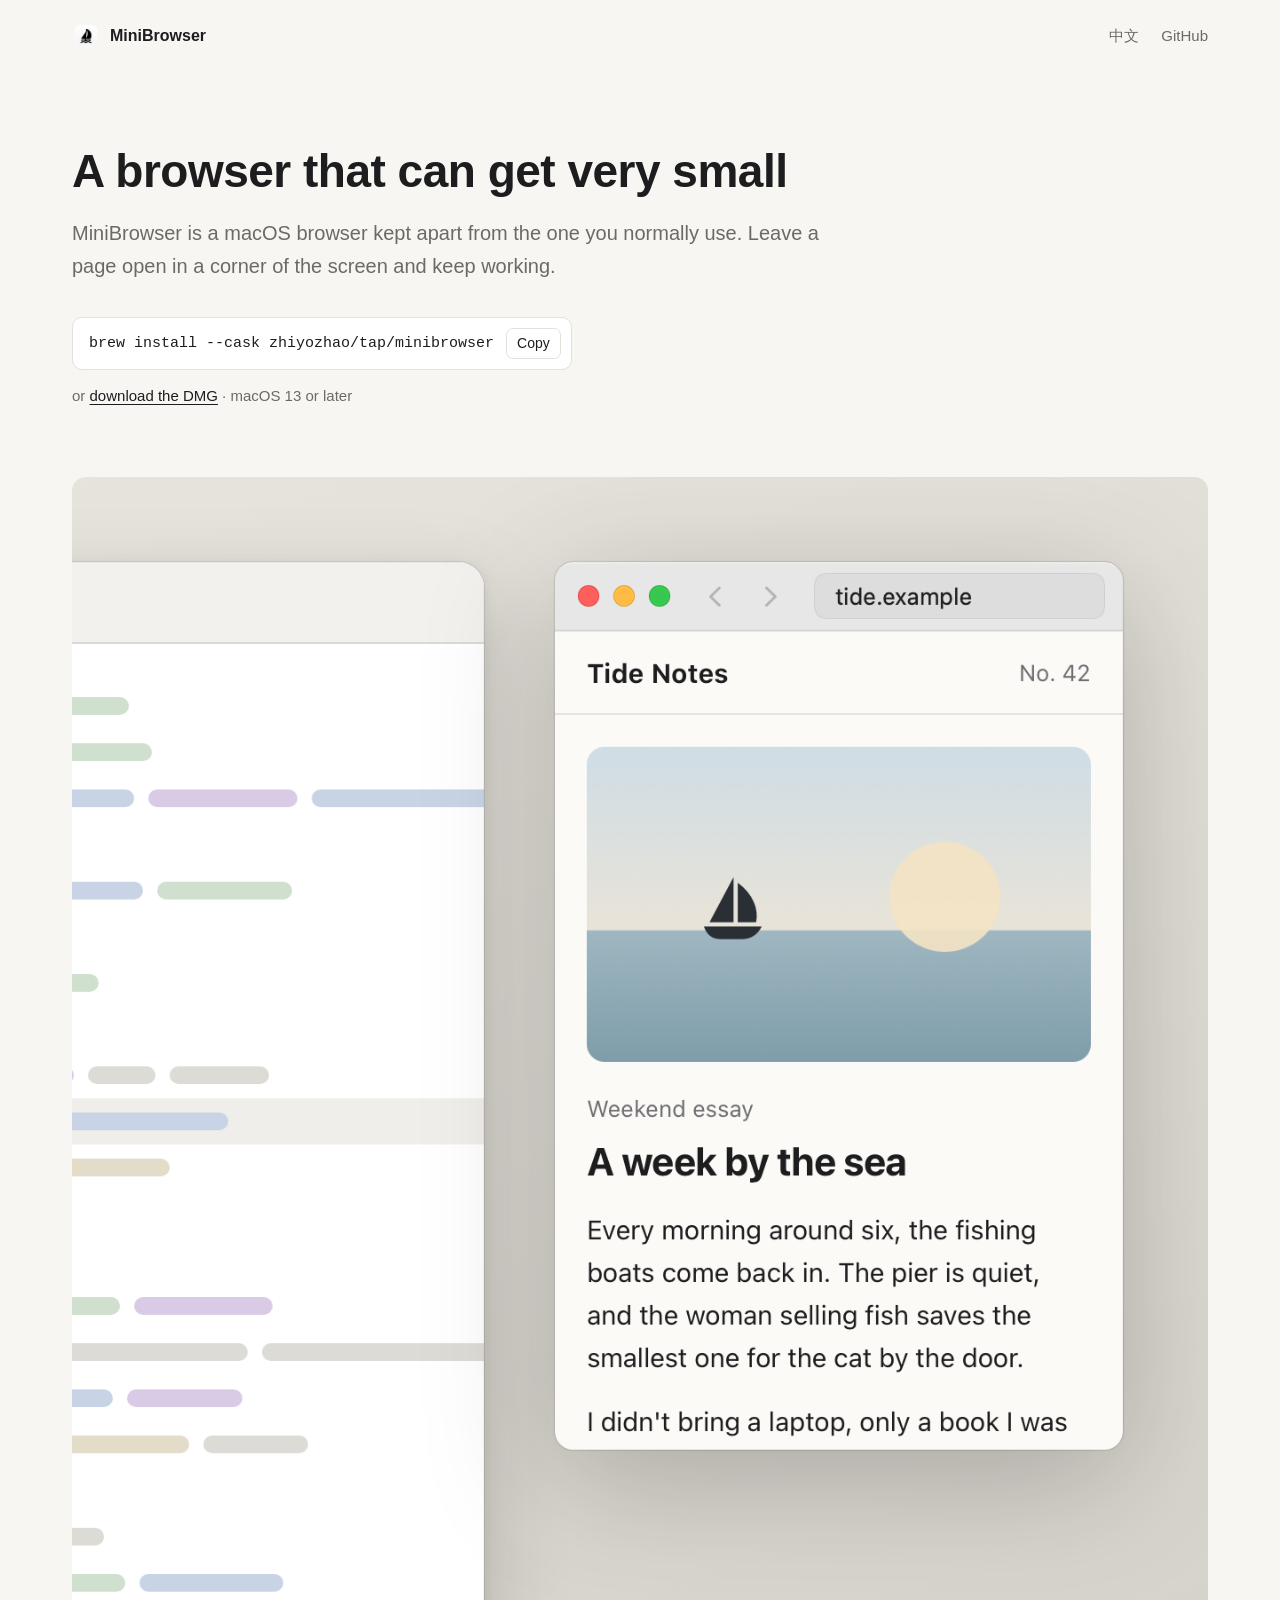
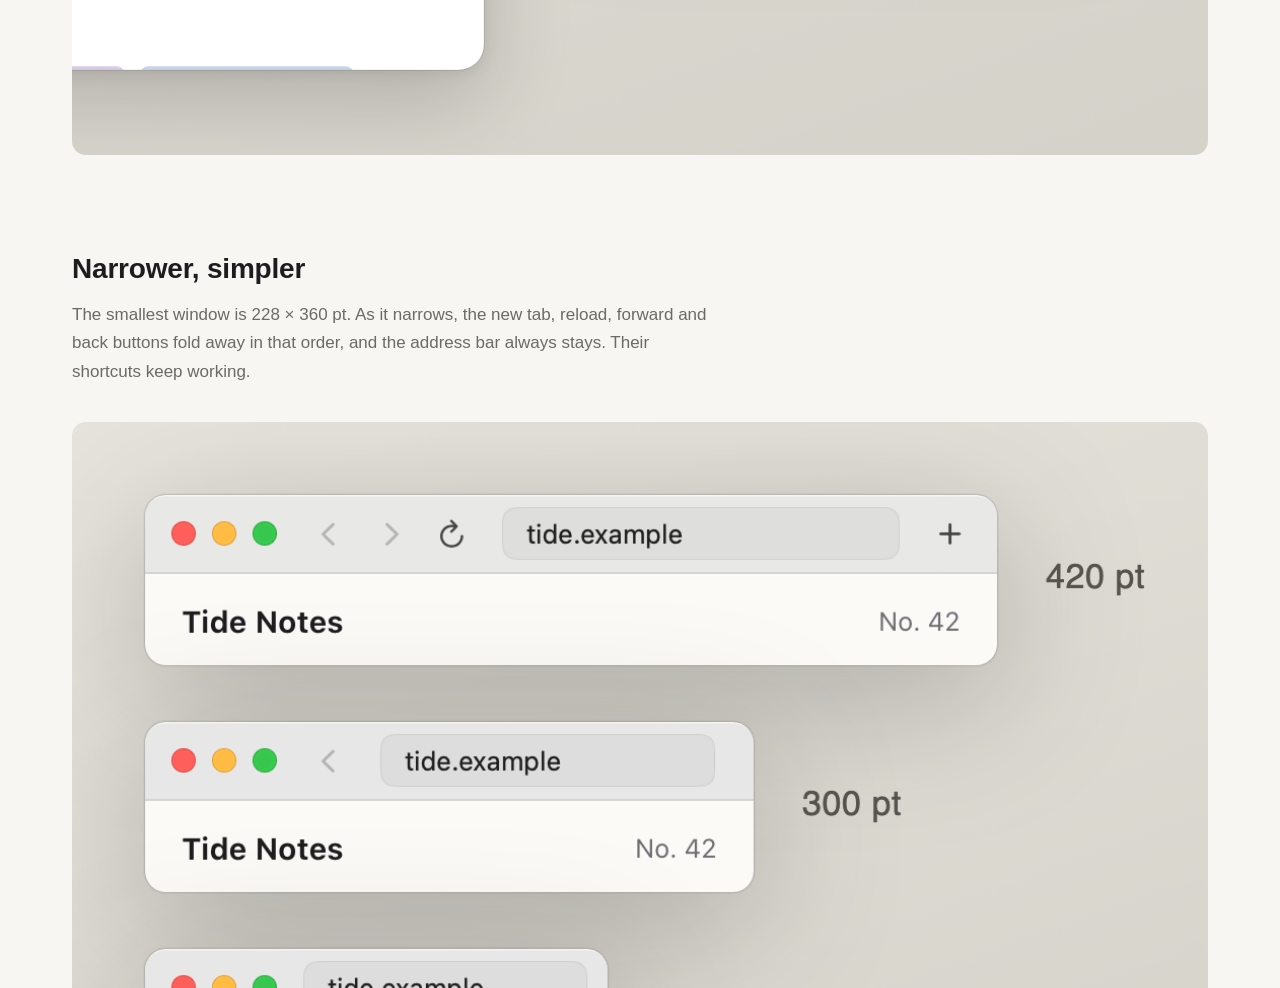
==== docs/en/index.html @ 64264166 "docs: 重做 README（中英），新增 GitHub Pages 官网和 2x 演示图 - README 第一屏讲清是什么、为什么装、怎么装，细节按代码实际行为重写 - 修正旧 README 中" ====
<!DOCTYPE html>
<html lang="en">
<head>
<meta charset="utf-8">
<meta name="viewport" content="width=device-width, initial-scale=1">
<meta name="color-scheme" content="light dark">
<title>MiniBrowser: a macOS browser that can get very small</title>
<meta name="description" content="MiniBrowser is a macOS browser that shrinks to a very small window and stays apart from your everyday browser. Leave a page open in a corner of the screen and keep working.">
<link rel="alternate" hreflang="zh-CN" href="https://zhiyozhao.github.io/MiniBrowser/">
<link rel="alternate" hreflang="en" href="https://zhiyozhao.github.io/MiniBrowser/en/">
<link rel="icon" type="image/png" href="../assets/icon-64.png">
<link rel="apple-touch-icon" href="../assets/icon-256.png">
<link rel="stylesheet" href="../site.css">
</head>
<body>
<div class="wrap">
  <header class="top">
    <a class="brand" href="./"><img src="../assets/icon-64.png" alt="">MiniBrowser</a>
    <nav>
      <a href="../" hreflang="zh-CN" lang="zh-CN">中文</a>
      <a href="https://github.com/zhiyozhao/MiniBrowser">GitHub</a>
    </nav>
  </header>

  <main>
    <div class="hero">
      <h1>A browser that can get very small</h1>
      <p class="lede">MiniBrowser is a macOS browser kept apart from the one you normally use. Leave a page open in a corner of the screen and keep working.</p>
      <div class="install">
        <div class="cmd"><code id="cmd">brew install --cask zhiyozhao/tap/minibrowser</code><button type="button" id="copy">Copy</button></div>
        <span class="alt">or <a href="https://github.com/zhiyozhao/MiniBrowser/releases/latest">download the DMG</a> · macOS 13 or later</span>
      </div>
    </div>

    <picture class="shot">
      <source media="(max-width: 720px) and (prefers-color-scheme: dark)" srcset="../assets/corner-en-dark.png" width="640" height="720">
      <source media="(max-width: 720px)" srcset="../assets/corner-en-light.png" width="640" height="720">
      <source media="(prefers-color-scheme: dark)" srcset="../assets/hero-en-dark.png">
      <img src="../assets/hero-en-light.png" width="1200" height="720" alt="An editor in use on the left side of the screen, and a narrow MiniBrowser window in the top-right corner showing an article">
    </picture>

    <section class="point">
      <h2>Narrower, simpler</h2>
      <p>The smallest window is 228 × 360 pt. As it narrows, the new tab, reload, forward and back buttons fold away in that order, and the address bar always stays. Their shortcuts keep working.</p>
      <picture class="shot">
        <source media="(max-width: 720px) and (prefers-color-scheme: dark)" srcset="../assets/bars-en-dark.png" width="560" height="380">
        <source media="(max-width: 720px)" srcset="../assets/bars-en-light.png" width="560" height="380">
        <source media="(prefers-color-scheme: dark)" srcset="../assets/widths-en-dark.png">
        <img src="../assets/widths-en-light.png" width="1200" height="560" alt="The same page in MiniBrowser windows 420, 300 and 228 pt wide. Narrower windows show fewer buttons and keep the address bar">
      </picture>
    </section>

    <div class="cols">
      <div>
        <h2>Apart from your everyday browser</h2>
        <p>It is its own app, and its cookies, cache and sign-ins live only in its own folders. It can't see the history or accounts in Safari or Chrome, and the pages it opens don't show up there.</p>
      </div>
      <div>
        <h2>One row of interface</h2>
        <p>Window buttons, a few controls and the address bar. No bookmarks bar, sidebar or settings page. The tab bar appears only when a second tab is open.</p>
      </div>
      <div>
        <h2>Zoom remembered per site</h2>
        <p>Zoom you set with ⌘ − and ⌘ = is saved for each site, so a page opens at the same size next time. Handy for dense pages in a small window.</p>
      </div>
      <div>
        <h2>Some things left out on purpose</h2>
        <p>No downloads, uploads, opening other apps, camera or microphone. MiniBrowser isn't meant to be a full browser.</p>
      </div>
    </div>
  </main>

  <footer>
    <a href="https://github.com/zhiyozhao/MiniBrowser/blob/main/README.en.md">How to use</a>
    <a href="https://github.com/zhiyozhao/MiniBrowser/blob/main/CHANGELOG.md">Changelog</a>
    <a href="https://github.com/zhiyozhao/MiniBrowser/blob/main/LICENSE">MIT License</a>
  </footer>
</div>
<script>
  document.getElementById('copy').addEventListener('click', function () {
    var button = this;
    navigator.clipboard.writeText(document.getElementById('cmd').textContent).then(function () {
      button.textContent = 'Copied';
      setTimeout(function () { button.textContent = 'Copy'; }, 1600);
    });
  });
</script>
</body>
</html>
---- docs/site.css ----
:root {
  color-scheme: light dark;
  --bg: #f7f6f3;
  --fg: #1d1d1f;
  --mute: #6b6a67;
  --line: #e3e1dc;
  --code: #ffffff;
  --link: #1d1d1f;
  --max: 1200px;
  --text: 640px;
}
@media (prefers-color-scheme: dark) {
  :root {
    --bg: #161617;
    --fg: #ececee;
    --mute: #9a999e;
    --line: #2c2c2f;
    --code: #1f1f21;
    --link: #ececee;
  }
}
* { box-sizing: border-box; }
html { -webkit-text-size-adjust: 100%; }
body {
  margin: 0;
  background: var(--bg);
  color: var(--fg);
  font: 17px/1.65 -apple-system, BlinkMacSystemFont, "PingFang SC", "Hiragino Sans GB", "Helvetica Neue", sans-serif;
  -webkit-font-smoothing: antialiased;
}
a { color: var(--link); text-underline-offset: 3px; text-decoration-thickness: 1px; }
img { display: block; max-width: 100%; height: auto; }

.wrap { max-width: var(--max); margin: 0 auto; padding: 0 32px; }

header.top { display: flex; align-items: center; justify-content: space-between; padding: 22px 0; }
.brand { display: flex; align-items: center; gap: 10px; font-weight: 600; font-size: 16px; text-decoration: none; }
.brand img { width: 28px; height: 28px; }
nav { display: flex; gap: 22px; font-size: 15px; }
nav a { text-decoration: none; color: var(--mute); }
nav a:hover { color: var(--fg); }

.hero { padding: 72px 0 40px; max-width: 760px; }
h1 { font-size: 46px; line-height: 1.2; letter-spacing: -.5px; margin: 0; font-weight: 650; }
.lede { font-size: 20px; color: var(--mute); margin: 18px 0 0; }

.install { margin-top: 34px; display: flex; flex-wrap: wrap; align-items: center; gap: 14px 22px; }
.cmd {
  display: flex; align-items: center; gap: 12px;
  background: var(--code); border: 1px solid var(--line); border-radius: 10px;
  padding: 10px 10px 10px 16px; max-width: 100%;
}
.cmd code { font: 15px/1.4 ui-monospace, "SF Mono", Menlo, monospace; white-space: nowrap; overflow-x: auto; }
.cmd button {
  font: inherit; font-size: 14px; color: var(--fg); background: transparent;
  border: 1px solid var(--line); border-radius: 7px; padding: 3px 10px; cursor: pointer; flex: none;
}
.cmd button:hover { background: var(--line); }
.alt { font-size: 15px; color: var(--mute); }

.shot { display: block; margin: 28px auto 0; }
.shot img { width: 100%; border-radius: 14px; }

section.point { padding: 96px 0 0; }
section.point h2 { font-size: 28px; line-height: 1.3; letter-spacing: -.2px; margin: 0; font-weight: 650; }
section.point p { max-width: var(--text); color: var(--mute); margin: 14px 0 0; }
section.point .shot { margin-top: 36px; }

.cols { display: grid; grid-template-columns: 1fr 1fr; gap: 56px; padding-top: 96px; }
.cols h2 { font-size: 22px; margin: 0; font-weight: 650; }
.cols p { color: var(--mute); margin: 10px 0 0; }

footer { margin-top: 120px; border-top: 1px solid var(--line); padding: 28px 0 48px; font-size: 14px; color: var(--mute); display: flex; flex-wrap: wrap; gap: 8px 22px; }
footer a { color: var(--mute); }

@media (max-width: 720px) {
  body { font-size: 16px; }
  .wrap { padding: 0 20px; }
  header.top { padding: 16px 0; }
  nav { gap: 16px; }
  .hero { padding: 40px 0 24px; }
  h1 { font-size: 32px; }
  .lede { font-size: 17px; }
  .cmd code { font-size: 13px; }
  .shot img { border-radius: 10px; }
  section.point { padding-top: 64px; }
  section.point h2 { font-size: 23px; }
  .cols { grid-template-columns: 1fr; gap: 36px; padding-top: 64px; }
  footer { margin-top: 80px; }
}
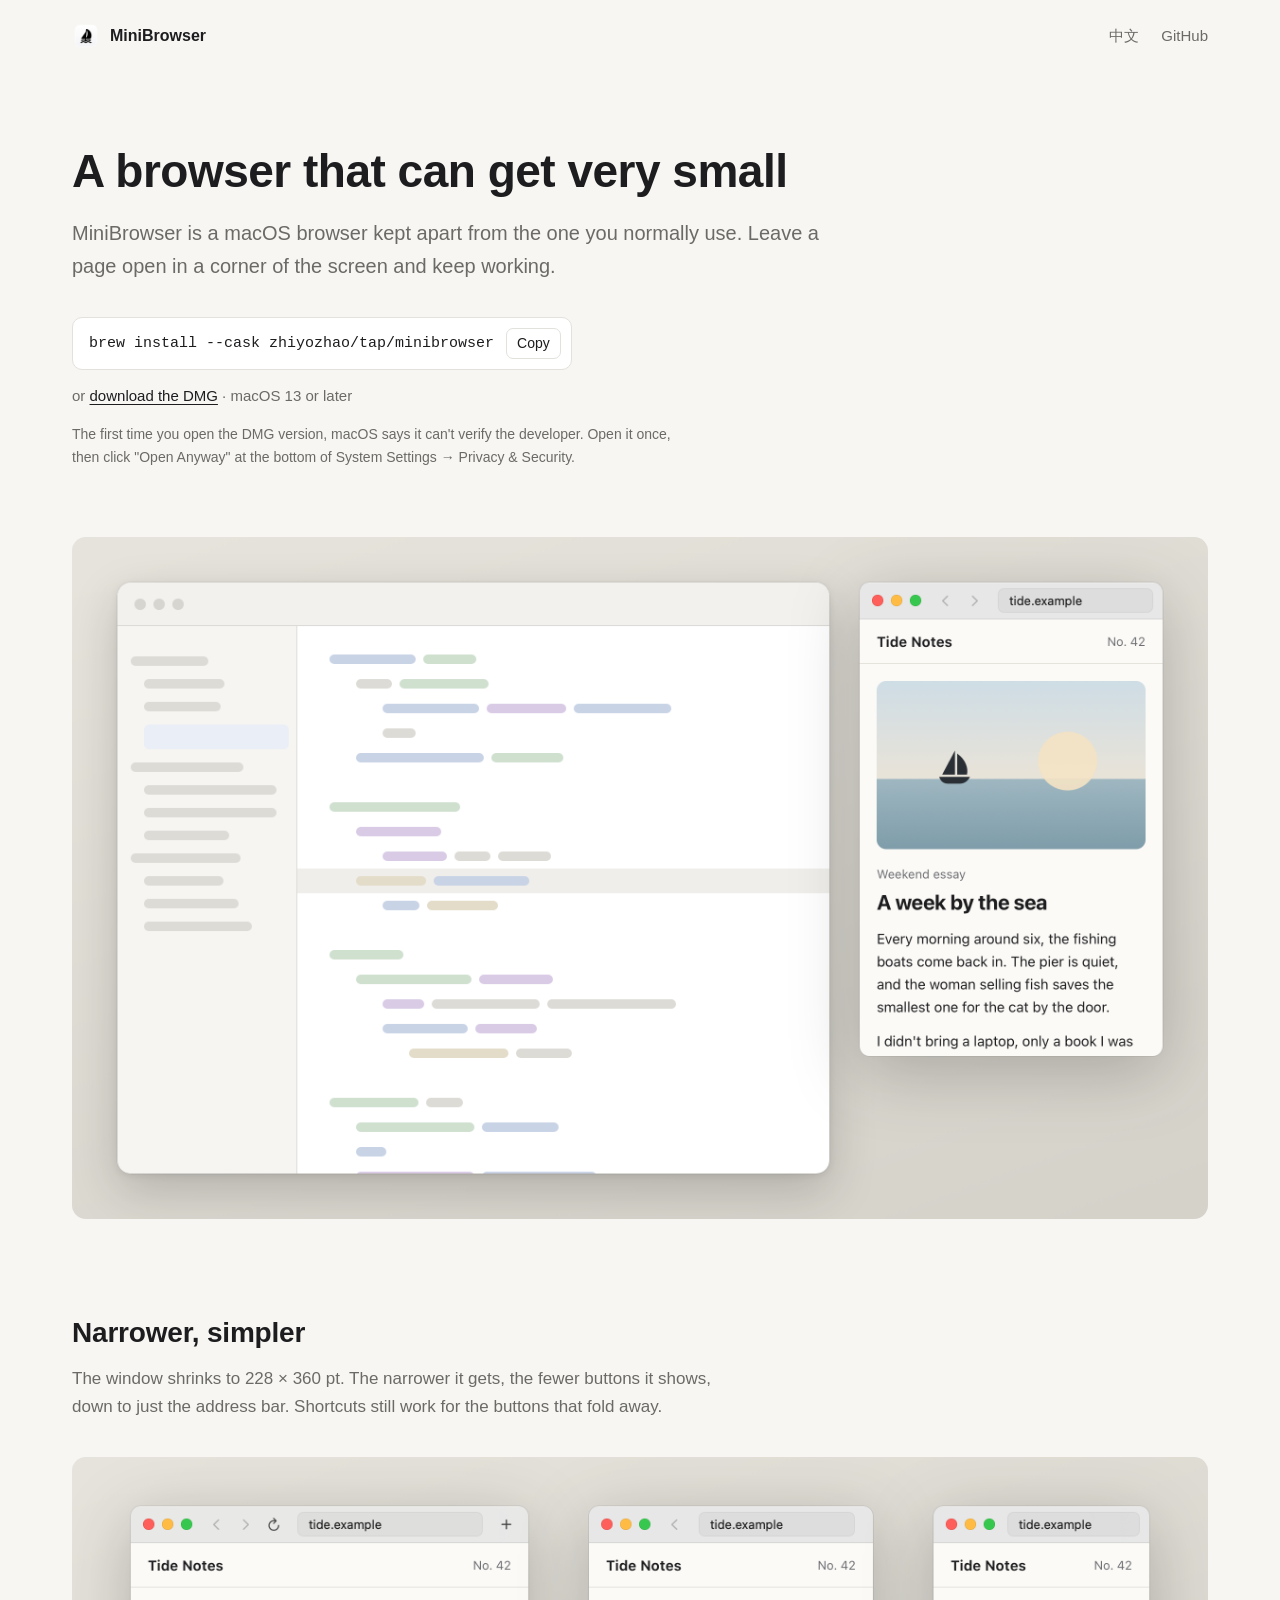
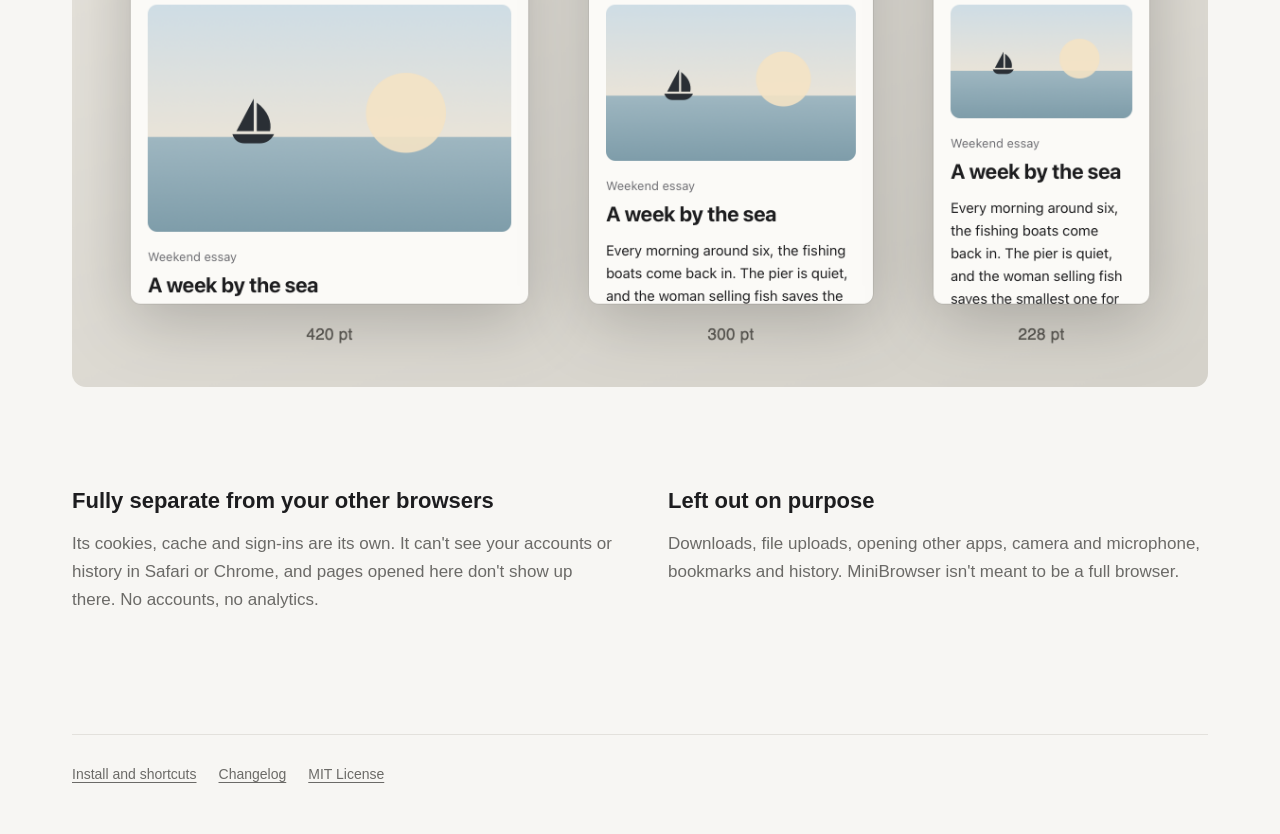
==== commit 910e90fa: "docs: README 和官网只保留安装、差异、快捷键和有意不做 - 安装单独成节，DMG 首次打开提示并入安装 - 删掉描述常规浏览器行为的段落和数据路径表，卸载给出完整命令 - 官网去掉“只有一" ====
--- a/docs/en/index.html
+++ b/docs/en/index.html
@@ -30,6 +30,7 @@
         <div class="cmd"><code id="cmd">brew install --cask zhiyozhao/tap/minibrowser</code><button type="button" id="copy">Copy</button></div>
         <span class="alt">or <a href="https://github.com/zhiyozhao/MiniBrowser/releases/latest">download the DMG</a> · macOS 13 or later</span>
       </div>
+      <p class="note">The first time you open the DMG version, macOS says it can't verify the developer. Open it once, then click "Open Anyway" at the bottom of System Settings → Privacy &amp; Security.</p>
     </div>
 
     <picture class="shot">
@@ -41,7 +42,7 @@
 
     <section class="point">
       <h2>Narrower, simpler</h2>
-      <p>The smallest window is 228 × 360 pt. As it narrows, the new tab, reload, forward and back buttons fold away in that order, and the address bar always stays. Their shortcuts keep working.</p>
+      <p>The window shrinks to 228 × 360 pt. The narrower it gets, the fewer buttons it shows, down to just the address bar. Shortcuts still work for the buttons that fold away.</p>
       <picture class="shot">
         <source media="(max-width: 720px) and (prefers-color-scheme: dark)" srcset="../assets/bars-en-dark.png" width="560" height="380">
         <source media="(max-width: 720px)" srcset="../assets/bars-en-light.png" width="560" height="380">
@@ -52,26 +53,18 @@
 
     <div class="cols">
       <div>
-        <h2>Apart from your everyday browser</h2>
-        <p>It is its own app, and its cookies, cache and sign-ins live only in its own folders. It can't see the history or accounts in Safari or Chrome, and the pages it opens don't show up there.</p>
+        <h2>Fully separate from your other browsers</h2>
+        <p>Its cookies, cache and sign-ins are its own. It can't see your accounts or history in Safari or Chrome, and pages opened here don't show up there. No accounts, no analytics.</p>
       </div>
       <div>
-        <h2>One row of interface</h2>
-        <p>Window buttons, a few controls and the address bar. No bookmarks bar, sidebar or settings page. The tab bar appears only when a second tab is open.</p>
-      </div>
-      <div>
-        <h2>Zoom remembered per site</h2>
-        <p>Zoom you set with ⌘ − and ⌘ = is saved for each site, so a page opens at the same size next time. Handy for dense pages in a small window.</p>
-      </div>
-      <div>
-        <h2>Some things left out on purpose</h2>
-        <p>No downloads, uploads, opening other apps, camera or microphone. MiniBrowser isn't meant to be a full browser.</p>
+        <h2>Left out on purpose</h2>
+        <p>Downloads, file uploads, opening other apps, camera and microphone, bookmarks and history. MiniBrowser isn't meant to be a full browser.</p>
       </div>
     </div>
   </main>
 
   <footer>
-    <a href="https://github.com/zhiyozhao/MiniBrowser/blob/main/README.en.md">How to use</a>
+    <a href="https://github.com/zhiyozhao/MiniBrowser/blob/main/README.en.md">Install and shortcuts</a>
     <a href="https://github.com/zhiyozhao/MiniBrowser/blob/main/CHANGELOG.md">Changelog</a>
     <a href="https://github.com/zhiyozhao/MiniBrowser/blob/main/LICENSE">MIT License</a>
   </footer>
--- a/docs/site.css
+++ b/docs/site.css
@@ -57,6 +57,7 @@
 }
 .cmd button:hover { background: var(--line); }
 .alt { font-size: 15px; color: var(--mute); }
+.note { font-size: 14px; color: var(--mute); margin: 14px 0 0; max-width: 620px; }
 
 .shot { display: block; margin: 28px auto 0; }
 .shot img { width: 100%; border-radius: 14px; }
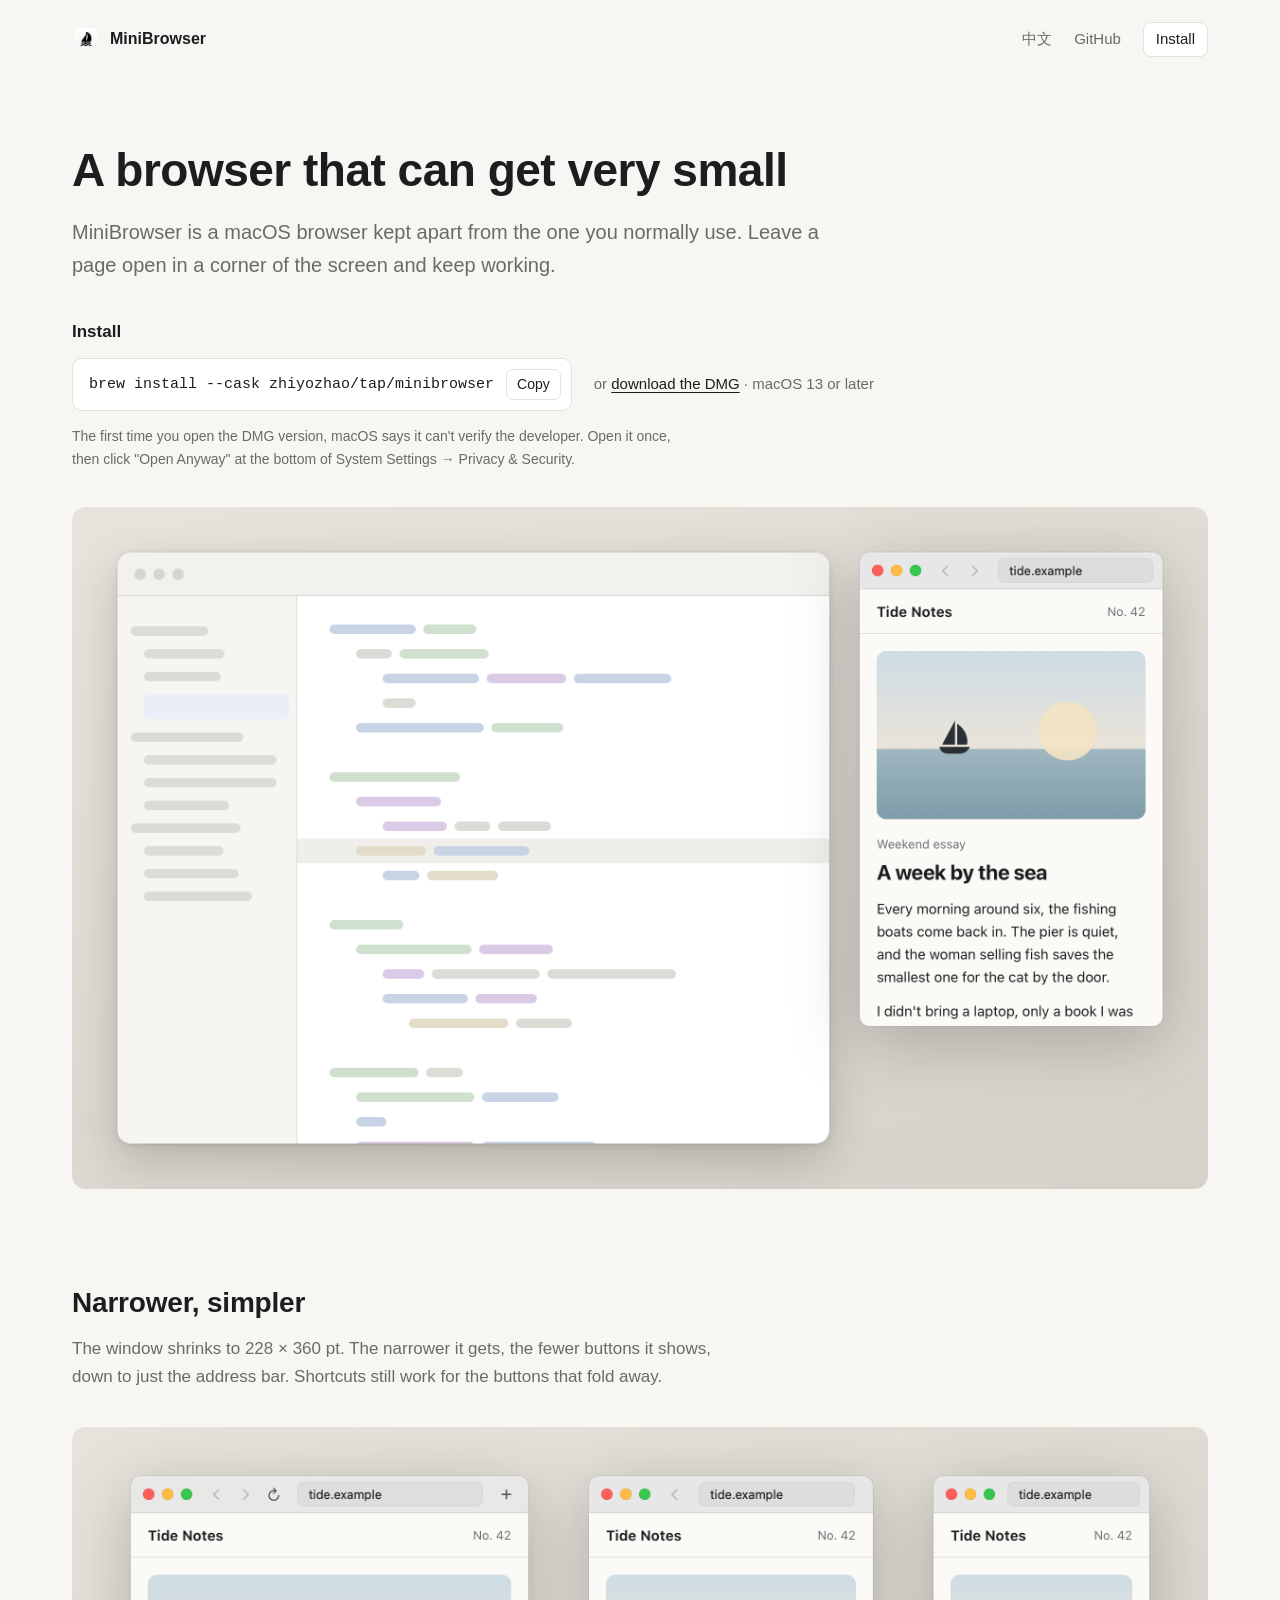
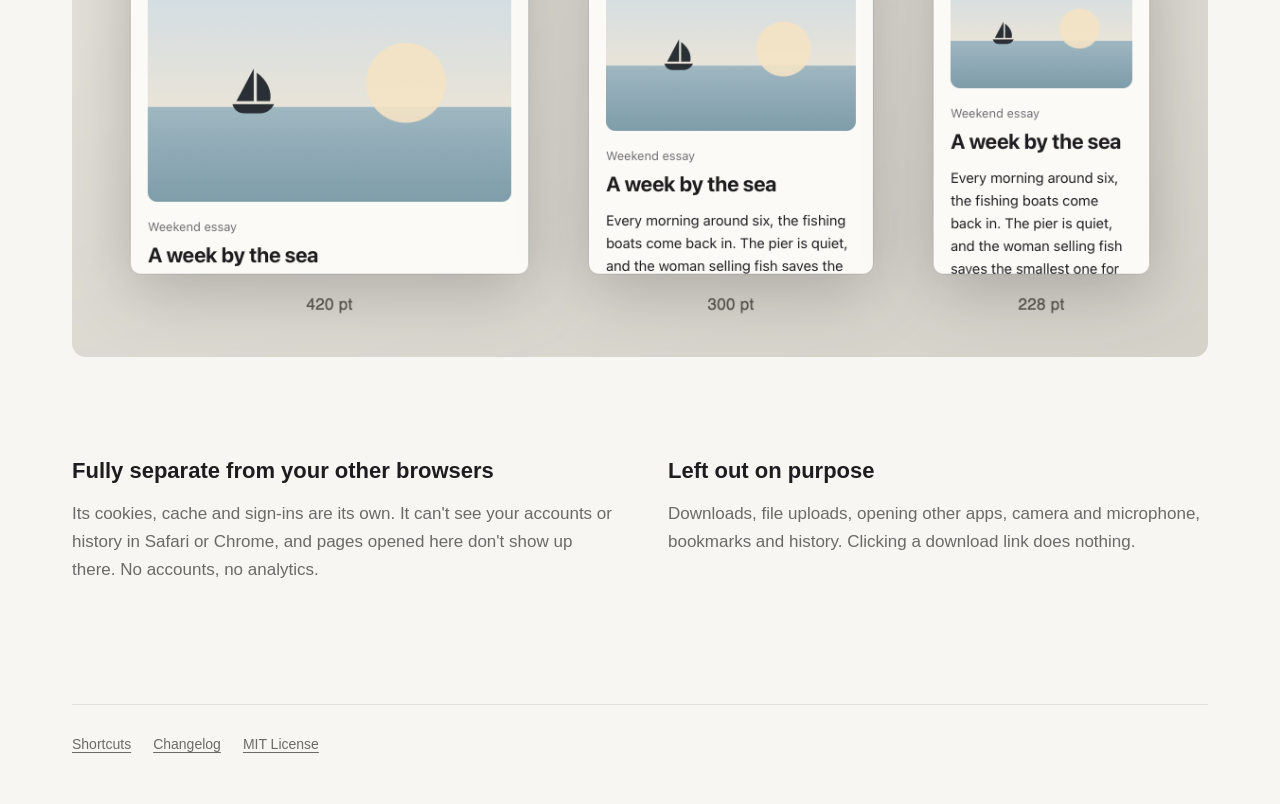
==== commit 0c261001: "docs: 安装单独成节并放在首屏，官网右上角加安装入口 - README 安装节移到演示图之前，顶部链接行加“安装”锚点 - 官网安装区单独成节，导航加“安装”按钮；手机上安装命令完整换行 - 修正" ====
--- a/docs/en/index.html
+++ b/docs/en/index.html
@@ -19,6 +19,7 @@
     <nav>
       <a href="../" hreflang="zh-CN" lang="zh-CN">中文</a>
       <a href="https://github.com/zhiyozhao/MiniBrowser">GitHub</a>
+      <a class="nav-install" href="#install">Install</a>
     </nav>
   </header>
 
@@ -26,18 +27,22 @@
     <div class="hero">
       <h1>A browser that can get very small</h1>
       <p class="lede">MiniBrowser is a macOS browser kept apart from the one you normally use. Leave a page open in a corner of the screen and keep working.</p>
-      <div class="install">
+    </div>
+
+    <section id="install" class="install">
+      <h2>Install</h2>
+      <div class="install-row">
         <div class="cmd"><code id="cmd">brew install --cask zhiyozhao/tap/minibrowser</code><button type="button" id="copy">Copy</button></div>
         <span class="alt">or <a href="https://github.com/zhiyozhao/MiniBrowser/releases/latest">download the DMG</a> · macOS 13 or later</span>
       </div>
       <p class="note">The first time you open the DMG version, macOS says it can't verify the developer. Open it once, then click "Open Anyway" at the bottom of System Settings → Privacy &amp; Security.</p>
-    </div>
+    </section>
 
     <picture class="shot">
       <source media="(max-width: 720px) and (prefers-color-scheme: dark)" srcset="../assets/corner-en-dark.png" width="640" height="720">
       <source media="(max-width: 720px)" srcset="../assets/corner-en-light.png" width="640" height="720">
       <source media="(prefers-color-scheme: dark)" srcset="../assets/hero-en-dark.png">
-      <img src="../assets/hero-en-light.png" width="1200" height="720" alt="An editor in use on the left side of the screen, and a narrow MiniBrowser window in the top-right corner showing an article">
+      <img src="../assets/hero-en-light.png" width="1200" height="720" alt="Mock-up: on the left, an editor window drawn with grey blocks; on the right, a real screenshot of a 320 pt wide MiniBrowser window showing a sample article">
     </picture>
 
     <section class="point">
@@ -47,7 +52,7 @@
         <source media="(max-width: 720px) and (prefers-color-scheme: dark)" srcset="../assets/bars-en-dark.png" width="560" height="380">
         <source media="(max-width: 720px)" srcset="../assets/bars-en-light.png" width="560" height="380">
         <source media="(prefers-color-scheme: dark)" srcset="../assets/widths-en-dark.png">
-        <img src="../assets/widths-en-light.png" width="1200" height="560" alt="The same page in MiniBrowser windows 420, 300 and 228 pt wide. Narrower windows show fewer buttons and keep the address bar">
+        <img src="../assets/widths-en-light.png" width="1200" height="560" alt="Real screenshots of MiniBrowser at 420, 300 and 228 pt wide on the same sample page: 420 pt shows back, forward, reload and new tab, 300 pt only back, 228 pt only the address bar">
       </picture>
     </section>
 
@@ -58,13 +63,13 @@
       </div>
       <div>
         <h2>Left out on purpose</h2>
-        <p>Downloads, file uploads, opening other apps, camera and microphone, bookmarks and history. MiniBrowser isn't meant to be a full browser.</p>
+        <p>Downloads, file uploads, opening other apps, camera and microphone, bookmarks and history. Clicking a download link does nothing.</p>
       </div>
     </div>
   </main>
 
   <footer>
-    <a href="https://github.com/zhiyozhao/MiniBrowser/blob/main/README.en.md">Install and shortcuts</a>
+    <a href="https://github.com/zhiyozhao/MiniBrowser/blob/main/README.en.md#shortcuts">Shortcuts</a>
     <a href="https://github.com/zhiyozhao/MiniBrowser/blob/main/CHANGELOG.md">Changelog</a>
     <a href="https://github.com/zhiyozhao/MiniBrowser/blob/main/LICENSE">MIT License</a>
   </footer>
--- a/docs/site.css
+++ b/docs/site.css
@@ -39,12 +39,17 @@
 nav { display: flex; gap: 22px; font-size: 15px; }
 nav a { text-decoration: none; color: var(--mute); }
 nav a:hover { color: var(--fg); }
+nav a.nav-install { color: var(--fg); border: 1px solid var(--line); border-radius: 8px; padding: 4px 12px; background: var(--code); }
+nav a.nav-install:hover { border-color: var(--mute); }
+nav { align-items: center; }
 
-.hero { padding: 72px 0 40px; max-width: 760px; }
+.hero { padding: 64px 0 36px; max-width: 760px; }
 h1 { font-size: 46px; line-height: 1.2; letter-spacing: -.5px; margin: 0; font-weight: 650; }
 .lede { font-size: 20px; color: var(--mute); margin: 18px 0 0; }
 
-.install { margin-top: 34px; display: flex; flex-wrap: wrap; align-items: center; gap: 14px 22px; }
+.install { padding: 0 0 8px; scroll-margin-top: 24px; }
+.install h2 { font-size: 17px; font-weight: 600; margin: 0 0 12px; }
+.install-row { display: flex; flex-wrap: wrap; align-items: center; gap: 14px 22px; }
 .cmd {
   display: flex; align-items: center; gap: 12px;
   background: var(--code); border: 1px solid var(--line); border-radius: 10px;
@@ -79,10 +84,11 @@
   .wrap { padding: 0 20px; }
   header.top { padding: 16px 0; }
   nav { gap: 16px; }
-  .hero { padding: 40px 0 24px; }
+  .hero { padding: 32px 0 24px; }
   h1 { font-size: 32px; }
   .lede { font-size: 17px; }
-  .cmd code { font-size: 13px; }
+  .cmd { align-items: flex-start; }
+  .cmd code { font-size: 13px; white-space: normal; overflow-wrap: break-word; overflow-x: visible; }
   .shot img { border-radius: 10px; }
   section.point { padding-top: 64px; }
   section.point h2 { font-size: 23px; }
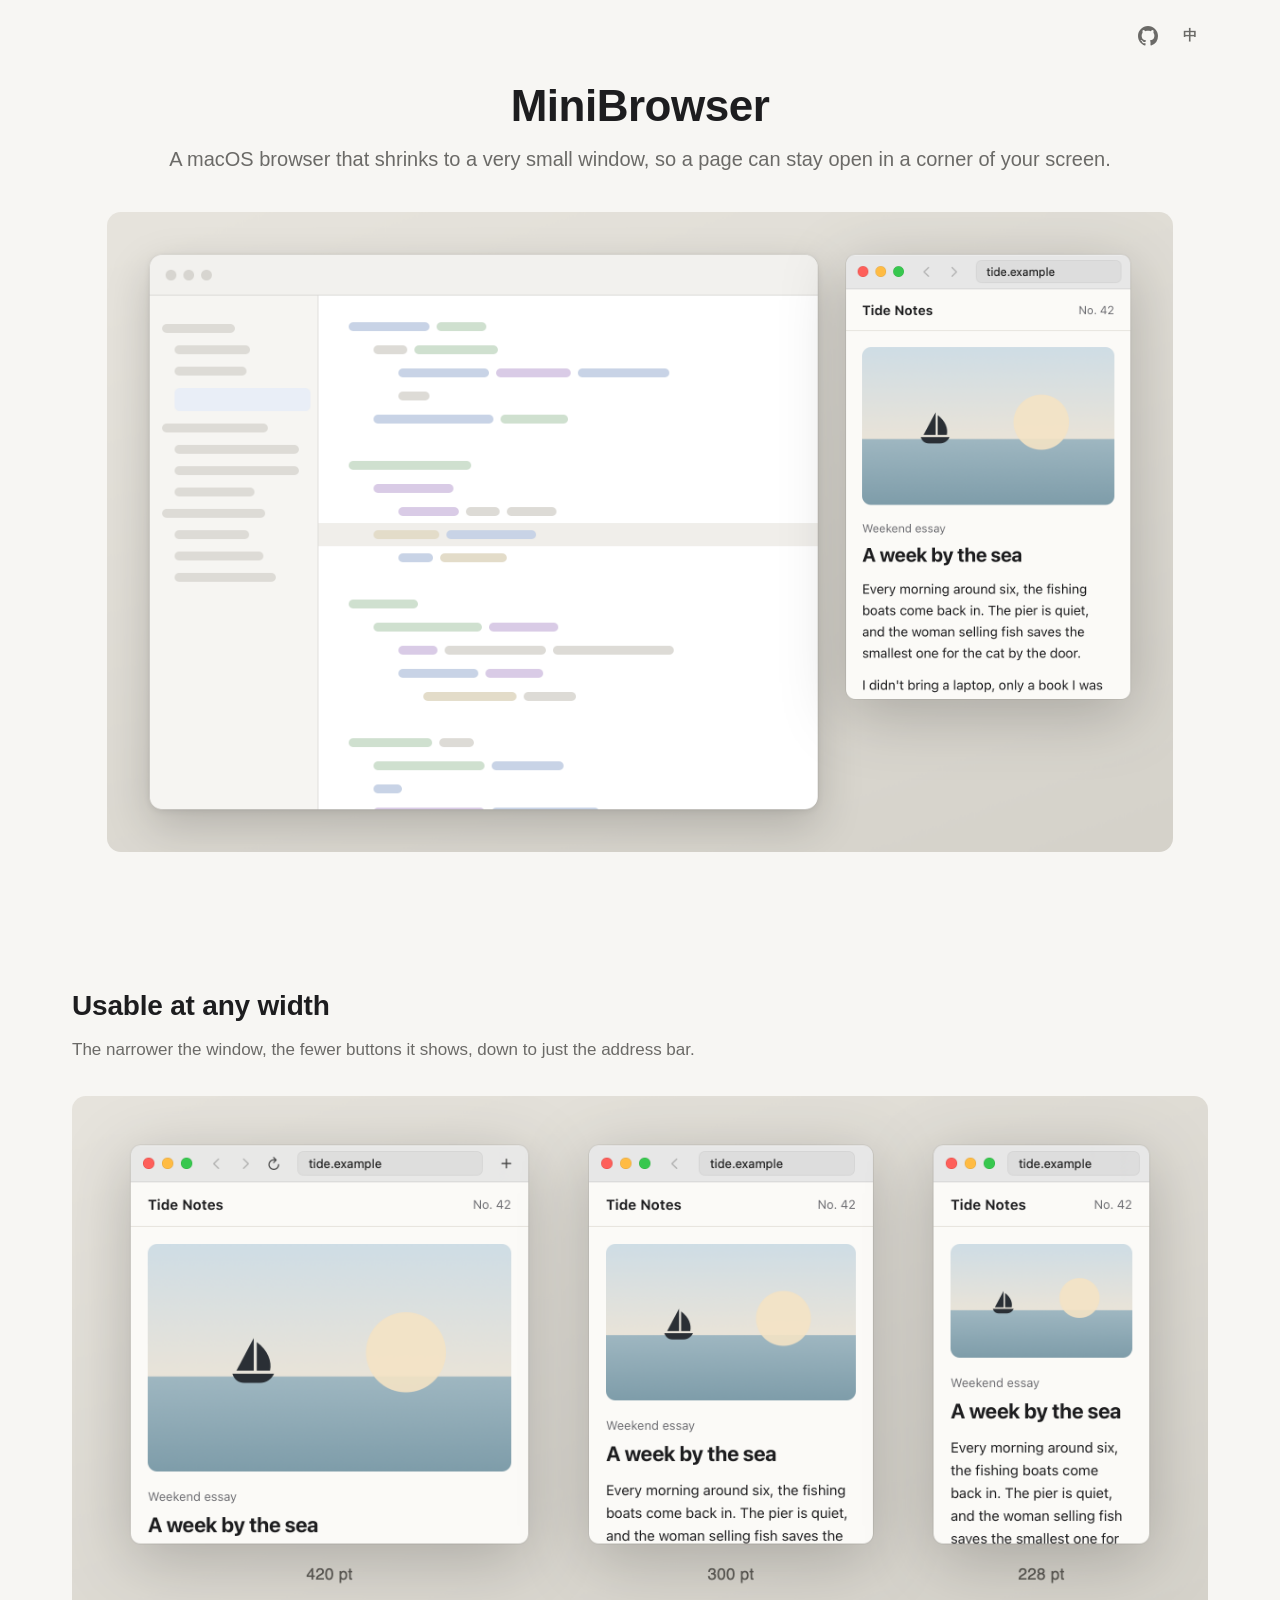
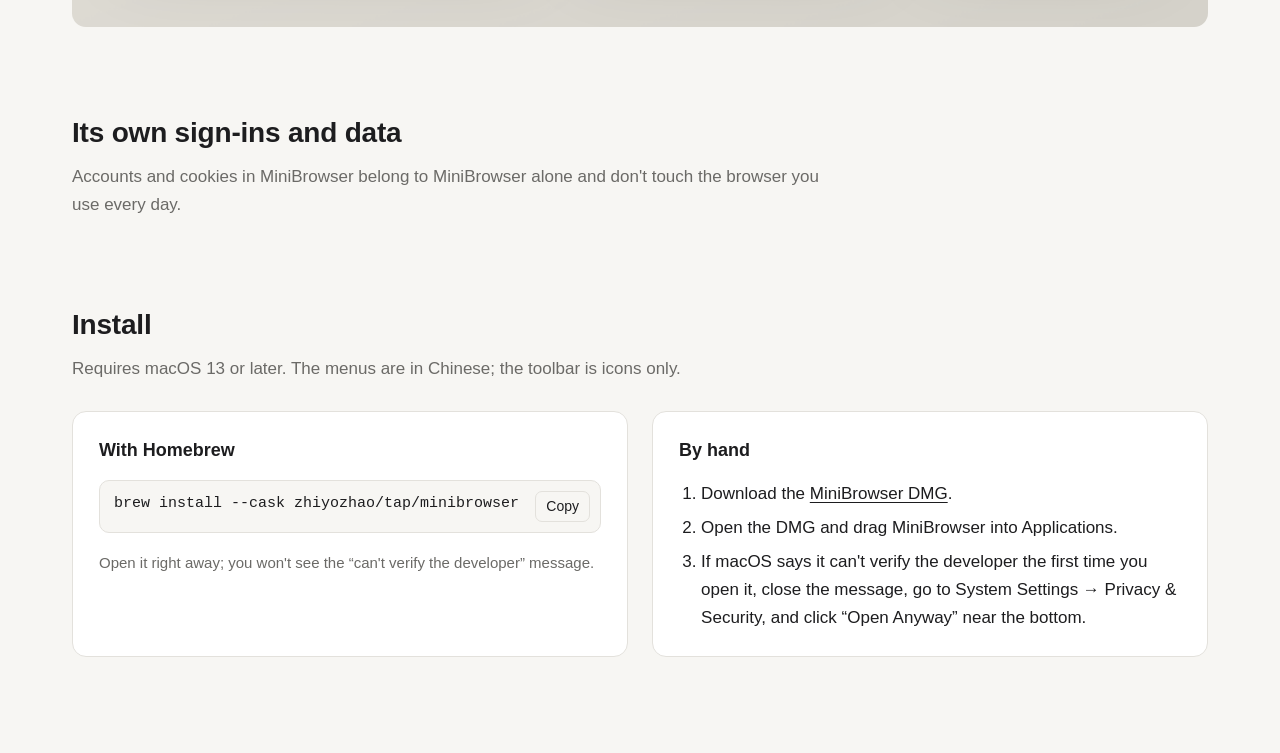
==== commit acd238c9: "docs: README 和官网改成展示优先 - 官网首屏只有名字、一句介绍和展示图，占满一屏；顶部只留 GitHub 和中英切换两个图标，去掉底栏 - 安装放到特点之后，分 Homebrew 和手动" ====
--- a/docs/en/index.html
+++ b/docs/en/index.html
@@ -5,7 +5,7 @@
 <meta name="viewport" content="width=device-width, initial-scale=1">
 <meta name="color-scheme" content="light dark">
 <title>MiniBrowser: a macOS browser that can get very small</title>
-<meta name="description" content="MiniBrowser is a macOS browser that shrinks to a very small window and stays apart from your everyday browser. Leave a page open in a corner of the screen and keep working.">
+<meta name="description" content="A macOS browser that shrinks to a very small window, so a page can stay open in a corner of your screen.">
 <link rel="alternate" hreflang="zh-CN" href="https://zhiyozhao.github.io/MiniBrowser/">
 <link rel="alternate" hreflang="en" href="https://zhiyozhao.github.io/MiniBrowser/en/">
 <link rel="icon" type="image/png" href="../assets/icon-64.png">
@@ -13,41 +13,29 @@
 <link rel="stylesheet" href="../site.css">
 </head>
 <body>
-<div class="wrap">
-  <header class="top">
-    <a class="brand" href="./"><img src="../assets/icon-64.png" alt="">MiniBrowser</a>
-    <nav>
-      <a href="../" hreflang="zh-CN" lang="zh-CN">中文</a>
-      <a href="https://github.com/zhiyozhao/MiniBrowser">GitHub</a>
-      <a class="nav-install" href="#install">Install</a>
-    </nav>
-  </header>
+<header class="top">
+  <div class="wrap">
+    <a class="icon-link" href="https://github.com/zhiyozhao/MiniBrowser" aria-label="GitHub" title="GitHub"><svg viewBox="0 0 16 16" aria-hidden="true"><path d="M8 0C3.58 0 0 3.58 0 8c0 3.54 2.29 6.53 5.47 7.59.4.07.55-.17.55-.38 0-.19-.01-.82-.01-1.49-2.01.37-2.53-.49-2.69-.94-.09-.23-.48-.94-.82-1.13-.28-.15-.68-.52-.01-.53.63-.01 1.08.58 1.23.82.72 1.21 1.87.87 2.33.66.07-.52.28-.87.51-1.07-1.78-.2-3.64-.89-3.64-3.95 0-.87.31-1.59.82-2.15-.08-.2-.36-1.02.08-2.12 0 0 .67-.21 2.2.82.64-.18 1.32-.27 2-.27.68 0 1.36.09 2 .27 1.53-1.04 2.2-.82 2.2-.82.44 1.1.16 1.92.08 2.12.51.56.82 1.27.82 2.15 0 3.07-1.87 3.75-3.65 3.95.29.25.54.73.54 1.48 0 1.07-.01 1.93-.01 2.2 0 .21.15.46.55.38A8.013 8.013 0 0016 8c0-4.42-3.58-8-8-8z"/></svg></a>
+    <a class="icon-link" href="../" hreflang="zh-CN" lang="zh-CN" aria-label="中文" title="中文">中</a>
+  </div>
+</header>
 
-  <main>
-    <div class="hero">
-      <h1>A browser that can get very small</h1>
-      <p class="lede">MiniBrowser is a macOS browser kept apart from the one you normally use. Leave a page open in a corner of the screen and keep working.</p>
-    </div>
-
-    <section id="install" class="install">
-      <h2>Install</h2>
-      <div class="install-row">
-        <div class="cmd"><code id="cmd">brew install --cask zhiyozhao/tap/minibrowser</code><button type="button" id="copy">Copy</button></div>
-        <span class="alt">or <a href="https://github.com/zhiyozhao/MiniBrowser/releases/latest">download the DMG</a> · macOS 13 or later</span>
-      </div>
-      <p class="note">The first time you open the DMG version, macOS says it can't verify the developer. Open it once, then click "Open Anyway" at the bottom of System Settings → Privacy &amp; Security.</p>
-    </section>
-
-    <picture class="shot">
+<main>
+  <div class="hero">
+    <h1>MiniBrowser</h1>
+    <p>A macOS browser that shrinks to a very small window, so a page can stay open in a corner of your screen.</p>
+    <picture>
       <source media="(max-width: 720px) and (prefers-color-scheme: dark)" srcset="../assets/corner-en-dark.png" width="640" height="720">
       <source media="(max-width: 720px)" srcset="../assets/corner-en-light.png" width="640" height="720">
       <source media="(prefers-color-scheme: dark)" srcset="../assets/hero-en-dark.png">
       <img src="../assets/hero-en-light.png" width="1200" height="720" alt="Mock-up: on the left, an editor window drawn with grey blocks; on the right, a real screenshot of a 320 pt wide MiniBrowser window showing a sample article">
     </picture>
+  </div>
 
-    <section class="point">
-      <h2>Narrower, simpler</h2>
-      <p>The window shrinks to 228 × 360 pt. The narrower it gets, the fewer buttons it shows, down to just the address bar. Shortcuts still work for the buttons that fold away.</p>
+  <div class="wrap">
+    <section>
+      <h2>Usable at any width</h2>
+      <p class="lead">The narrower the window, the fewer buttons it shows, down to just the address bar.</p>
       <picture class="shot">
         <source media="(max-width: 720px) and (prefers-color-scheme: dark)" srcset="../assets/bars-en-dark.png" width="560" height="380">
         <source media="(max-width: 720px)" srcset="../assets/bars-en-light.png" width="560" height="380">
@@ -56,24 +44,33 @@
       </picture>
     </section>
 
-    <div class="cols">
-      <div>
-        <h2>Fully separate from your other browsers</h2>
-        <p>Its cookies, cache and sign-ins are its own. It can't see your accounts or history in Safari or Chrome, and pages opened here don't show up there. No accounts, no analytics.</p>
+    <section>
+      <h2>Its own sign-ins and data</h2>
+      <p class="lead">Accounts and cookies in MiniBrowser belong to MiniBrowser alone and don't touch the browser you use every day.</p>
+    </section>
+
+    <section id="install">
+      <h2>Install</h2>
+      <p class="lead">Requires macOS 13 or later. The menus are in Chinese; the toolbar is icons only.</p>
+      <div class="ways">
+        <div class="way">
+          <h3>With Homebrew</h3>
+          <div class="cmd"><code id="cmd">brew install --cask zhiyozhao/tap/minibrowser</code><button type="button" id="copy">Copy</button></div>
+          <p class="req">Open it right away; you won't see the “can't verify the developer” message.</p>
+        </div>
+        <div class="way">
+          <h3>By hand</h3>
+          <ol>
+          <li>Download the <a href="https://github.com/zhiyozhao/MiniBrowser/releases/latest">MiniBrowser DMG</a>.</li>
+          <li>Open the DMG and drag MiniBrowser into Applications.</li>
+          <li>If macOS says it can't verify the developer the first time you open it, close the message, go to System Settings → Privacy &amp; Security, and click “Open Anyway” near the bottom.</li>
+          </ol>
+        </div>
       </div>
-      <div>
-        <h2>Left out on purpose</h2>
-        <p>Downloads, file uploads, opening other apps, camera and microphone, bookmarks and history. Clicking a download link does nothing.</p>
-      </div>
-    </div>
-  </main>
-
-  <footer>
-    <a href="https://github.com/zhiyozhao/MiniBrowser/blob/main/README.en.md#shortcuts">Shortcuts</a>
-    <a href="https://github.com/zhiyozhao/MiniBrowser/blob/main/CHANGELOG.md">Changelog</a>
-    <a href="https://github.com/zhiyozhao/MiniBrowser/blob/main/LICENSE">MIT License</a>
-  </footer>
-</div>
+    </section>
+    <div class="end"></div>
+  </div>
+</main>
 <script>
   document.getElementById('copy').addEventListener('click', function () {
     var button = this;
--- a/docs/site.css
+++ b/docs/site.css
@@ -5,9 +5,6 @@
   --mute: #6b6a67;
   --line: #e3e1dc;
   --code: #ffffff;
-  --link: #1d1d1f;
-  --max: 1200px;
-  --text: 640px;
 }
 @media (prefers-color-scheme: dark) {
   :root {
@@ -16,7 +13,6 @@
     --mute: #9a999e;
     --line: #2c2c2f;
     --code: #1f1f21;
-    --link: #ececee;
   }
 }
 * { box-sizing: border-box; }
@@ -28,70 +24,72 @@
   font: 17px/1.65 -apple-system, BlinkMacSystemFont, "PingFang SC", "Hiragino Sans GB", "Helvetica Neue", sans-serif;
   -webkit-font-smoothing: antialiased;
 }
-a { color: var(--link); text-underline-offset: 3px; text-decoration-thickness: 1px; }
+a { color: inherit; text-underline-offset: 3px; text-decoration-thickness: 1px; }
 img { display: block; max-width: 100%; height: auto; }
+.wrap { max-width: 1200px; margin: 0 auto; padding: 0 32px; }
 
-.wrap { max-width: var(--max); margin: 0 auto; padding: 0 32px; }
+/* 右上角两个图标 */
+.top { position: absolute; top: 0; right: 0; left: 0; z-index: 1; }
+.top .wrap { display: flex; justify-content: flex-end; gap: 6px; padding-top: 18px; }
+.icon-link {
+  display: grid; place-items: center; width: 36px; height: 36px; border-radius: 9px;
+  color: var(--mute); text-decoration: none; font-size: 14px; font-weight: 600;
+}
+.icon-link:hover { color: var(--fg); background: var(--line); }
+.icon-link svg { width: 20px; height: 20px; fill: currentColor; }
 
-header.top { display: flex; align-items: center; justify-content: space-between; padding: 22px 0; }
-.brand { display: flex; align-items: center; gap: 10px; font-weight: 600; font-size: 16px; text-decoration: none; }
-.brand img { width: 28px; height: 28px; }
-nav { display: flex; gap: 22px; font-size: 15px; }
-nav a { text-decoration: none; color: var(--mute); }
-nav a:hover { color: var(--fg); }
-nav a.nav-install { color: var(--fg); border: 1px solid var(--line); border-radius: 8px; padding: 4px 12px; background: var(--code); }
-nav a.nav-install:hover { border-color: var(--mute); }
-nav { align-items: center; }
+/* 首屏：一句介绍 + 展示图，占满一屏 */
+.hero {
+  min-height: 100vh; min-height: 100svh;
+  display: flex; flex-direction: column; justify-content: center; align-items: center;
+  padding: 72px 32px 40px; text-align: center;
+}
+.hero h1 { margin: 0; font-size: 44px; line-height: 1.2; letter-spacing: -.5px; font-weight: 650; }
+.hero p { margin: 10px 0 0; font-size: 20px; color: var(--mute); }
+.hero picture { display: block; margin-top: 36px; }
+.hero img {
+  width: auto; max-width: min(1200px, 100%);
+  max-height: calc(100svh - 260px); min-height: 280px; object-fit: contain;
+  border-radius: 14px;
+}
 
-.hero { padding: 64px 0 36px; max-width: 760px; }
-h1 { font-size: 46px; line-height: 1.2; letter-spacing: -.5px; margin: 0; font-weight: 650; }
-.lede { font-size: 20px; color: var(--mute); margin: 18px 0 0; }
+section { padding: 88px 0 0; }
+section h2 { font-size: 28px; line-height: 1.3; letter-spacing: -.2px; margin: 0; font-weight: 650; }
+section .lead { max-width: 760px; color: var(--mute); margin: 12px 0 0; }
+section .shot { display: block; margin-top: 32px; }
+section .shot img { width: 100%; border-radius: 14px; }
 
-.install { padding: 0 0 8px; scroll-margin-top: 24px; }
-.install h2 { font-size: 17px; font-weight: 600; margin: 0 0 12px; }
-.install-row { display: flex; flex-wrap: wrap; align-items: center; gap: 14px 22px; }
-.cmd {
-  display: flex; align-items: center; gap: 12px;
-  background: var(--code); border: 1px solid var(--line); border-radius: 10px;
-  padding: 10px 10px 10px 16px; max-width: 100%;
-}
-.cmd code { font: 15px/1.4 ui-monospace, "SF Mono", Menlo, monospace; white-space: nowrap; overflow-x: auto; }
+/* 安装 */
+.ways { display: grid; grid-template-columns: 1fr 1fr; gap: 24px; margin-top: 28px; }
+.way { border: 1px solid var(--line); border-radius: 14px; padding: 24px 26px; background: var(--code); }
+.way h3 { margin: 0 0 14px; font-size: 18px; font-weight: 600; }
+.way ol { margin: 0; padding-left: 1.3em; }
+.way li + li { margin-top: 6px; }
+.cmd { display: flex; align-items: flex-start; gap: 12px; border: 1px solid var(--line); border-radius: 10px; padding: 10px 10px 10px 14px; background: var(--bg); }
+.cmd code { flex: 1; font: 15px/1.5 ui-monospace, "SF Mono", Menlo, monospace; overflow-wrap: break-word; min-width: 0; padding-top: 2px; }
 .cmd button {
   font: inherit; font-size: 14px; color: var(--fg); background: transparent;
   border: 1px solid var(--line); border-radius: 7px; padding: 3px 10px; cursor: pointer; flex: none;
 }
 .cmd button:hover { background: var(--line); }
-.alt { font-size: 15px; color: var(--mute); }
-.note { font-size: 14px; color: var(--mute); margin: 14px 0 0; max-width: 620px; }
+.req { color: var(--mute); font-size: 15px; margin: 18px 0 0; }
 
-.shot { display: block; margin: 28px auto 0; }
-.shot img { width: 100%; border-radius: 14px; }
-
-section.point { padding: 96px 0 0; }
-section.point h2 { font-size: 28px; line-height: 1.3; letter-spacing: -.2px; margin: 0; font-weight: 650; }
-section.point p { max-width: var(--text); color: var(--mute); margin: 14px 0 0; }
-section.point .shot { margin-top: 36px; }
-
-.cols { display: grid; grid-template-columns: 1fr 1fr; gap: 56px; padding-top: 96px; }
-.cols h2 { font-size: 22px; margin: 0; font-weight: 650; }
-.cols p { color: var(--mute); margin: 10px 0 0; }
-
-footer { margin-top: 120px; border-top: 1px solid var(--line); padding: 28px 0 48px; font-size: 14px; color: var(--mute); display: flex; flex-wrap: wrap; gap: 8px 22px; }
-footer a { color: var(--mute); }
+.end { height: 96px; }
 
 @media (max-width: 720px) {
   body { font-size: 16px; }
   .wrap { padding: 0 20px; }
-  header.top { padding: 16px 0; }
-  nav { gap: 16px; }
-  .hero { padding: 32px 0 24px; }
-  h1 { font-size: 32px; }
-  .lede { font-size: 17px; }
-  .cmd { align-items: flex-start; }
-  .cmd code { font-size: 13px; white-space: normal; overflow-wrap: break-word; overflow-x: visible; }
-  .shot img { border-radius: 10px; }
-  section.point { padding-top: 64px; }
-  section.point h2 { font-size: 23px; }
-  .cols { grid-template-columns: 1fr; gap: 36px; padding-top: 64px; }
-  footer { margin-top: 80px; }
+  .top .wrap { padding-top: 12px; }
+  .hero { padding: 64px 20px 28px; }
+  .hero h1 { font-size: 34px; }
+  .hero p { font-size: 17px; }
+  .hero picture { margin-top: 24px; }
+  .hero img { max-height: calc(100svh - 230px); border-radius: 10px; }
+  section { padding-top: 64px; }
+  section h2 { font-size: 24px; }
+  section .shot img { border-radius: 10px; }
+  .ways { grid-template-columns: 1fr; gap: 16px; }
+  .way { padding: 20px; }
+  .cmd code { font-size: 13px; }
+  .end { height: 64px; }
 }
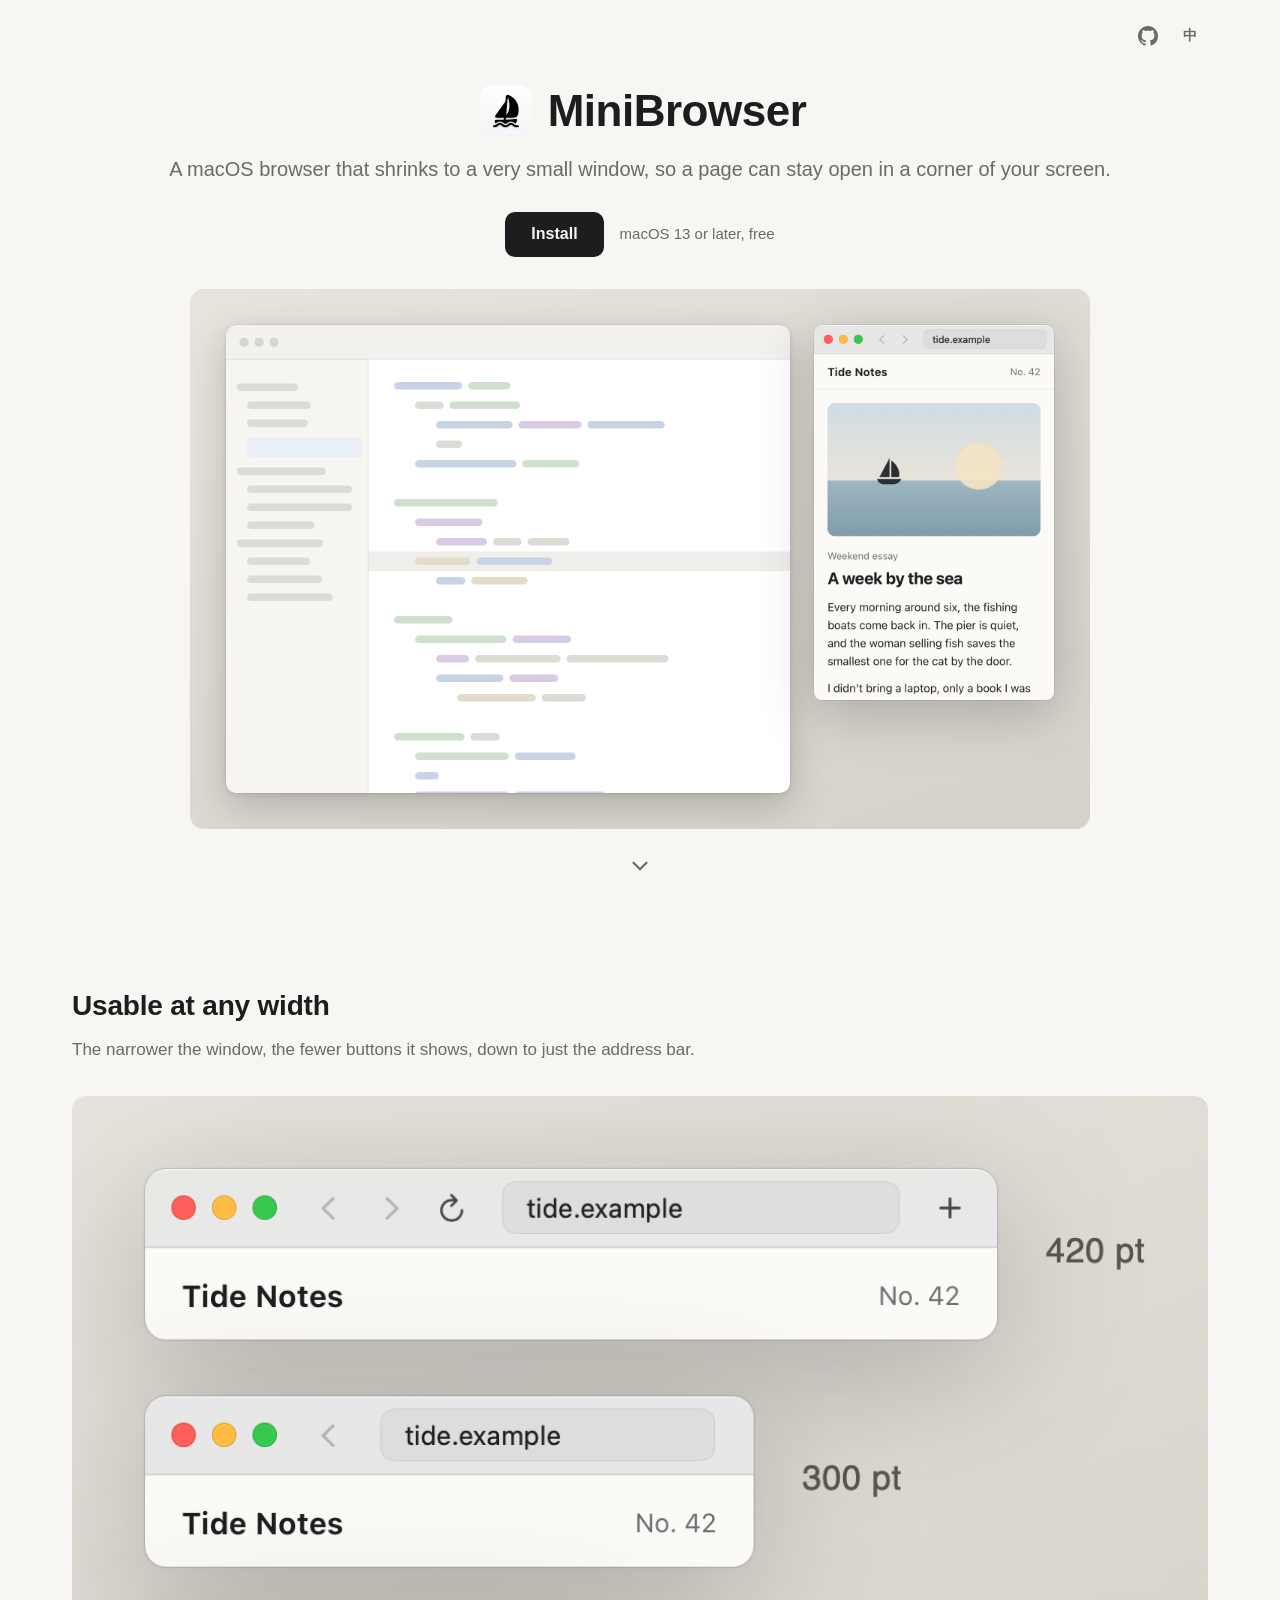
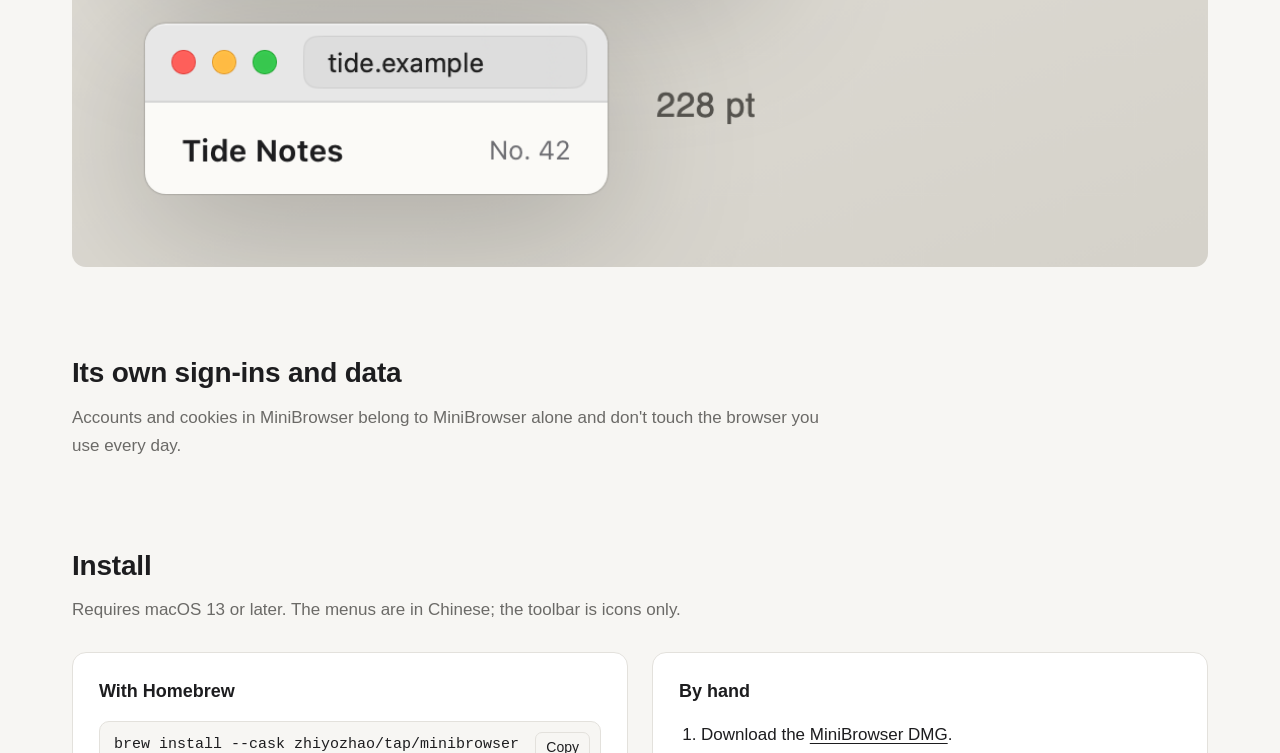
==== commit 735f860d: "docs: 官网首屏加图标、安装按钮和下翻提示，README 理顺顶部和常见问题 - 官网名字旁加 app 图标；首屏加“安装”按钮跳到安装区，底部加下翻箭头 - README 语言切换单独放右上，“" ====
--- a/docs/en/index.html
+++ b/docs/en/index.html
@@ -22,18 +22,20 @@
 
 <main>
   <div class="hero">
-    <h1>MiniBrowser</h1>
+    <h1><img class="app-icon" src="../assets/icon-256.png" width="64" height="64" alt="">MiniBrowser</h1>
     <p>A macOS browser that shrinks to a very small window, so a page can stay open in a corner of your screen.</p>
+    <div class="actions"><a class="btn" href="#install">Install</a><span>macOS 13 or later, free</span></div>
     <picture>
       <source media="(max-width: 720px) and (prefers-color-scheme: dark)" srcset="../assets/corner-en-dark.png" width="640" height="720">
       <source media="(max-width: 720px)" srcset="../assets/corner-en-light.png" width="640" height="720">
       <source media="(prefers-color-scheme: dark)" srcset="../assets/hero-en-dark.png">
       <img src="../assets/hero-en-light.png" width="1200" height="720" alt="Mock-up: on the left, an editor window drawn with grey blocks; on the right, a real screenshot of a 320 pt wide MiniBrowser window showing a sample article">
     </picture>
+    <a class="more" href="#features" aria-label="Scroll down"><svg viewBox="0 0 24 24" aria-hidden="true"><path d="M6 9l6 6 6-6"/></svg></a>
   </div>
 
   <div class="wrap">
-    <section>
+    <section id="features">
       <h2>Usable at any width</h2>
       <p class="lead">The narrower the window, the fewer buttons it shows, down to just the address bar.</p>
       <picture class="shot">
--- a/docs/site.css
+++ b/docs/site.css
@@ -42,14 +42,35 @@
 .hero {
   min-height: 100vh; min-height: 100svh;
   display: flex; flex-direction: column; justify-content: center; align-items: center;
-  padding: 72px 32px 40px; text-align: center;
+  padding: 72px 32px 64px; text-align: center; position: relative;
 }
-.hero h1 { margin: 0; font-size: 44px; line-height: 1.2; letter-spacing: -.5px; font-weight: 650; }
+.hero h1 { margin: 0; font-size: 44px; line-height: 1.2; letter-spacing: -.5px; font-weight: 650; display: flex; align-items: center; justify-content: center; gap: 10px; }
+/* 图标 PNG 四周自带透明边距和投影，64px 盒子里可见的圆角方块约 52px */
+.hero h1 .app-icon { width: 64px; height: 64px; flex: none; }
 .hero p { margin: 10px 0 0; font-size: 20px; color: var(--mute); }
-.hero picture { display: block; margin-top: 36px; }
-.hero img {
+.actions { display: flex; align-items: center; justify-content: center; gap: 16px; margin-top: 26px; }
+.actions span { font-size: 15px; color: var(--mute); }
+.btn {
+  display: inline-block; padding: 9px 26px; border-radius: 10px; font-size: 16px; font-weight: 600;
+  background: var(--fg); color: var(--bg); text-decoration: none;
+}
+.btn:hover { opacity: .85; }
+.hero picture { display: block; margin-top: 32px; }
+.more {
+  position: absolute; left: 50%; bottom: 14px; transform: translateX(-50%);
+  display: grid; place-items: center; width: 40px; height: 40px; border-radius: 50%; color: var(--mute);
+}
+.more:hover { color: var(--fg); }
+.more svg { width: 26px; height: 26px; fill: none; stroke: currentColor; stroke-width: 2; stroke-linecap: round; stroke-linejoin: round; }
+@media (prefers-reduced-motion: no-preference) {
+  html { scroll-behavior: smooth; }
+  .more svg { animation: nudge 2.4s ease-in-out infinite; }
+  @keyframes nudge { 0%, 60%, 100% { transform: translateY(0); } 30% { transform: translateY(5px); } }
+}
+section { scroll-margin-top: 24px; }
+.hero picture img {
   width: auto; max-width: min(1200px, 100%);
-  max-height: calc(100svh - 260px); min-height: 280px; object-fit: contain;
+  max-height: calc(100svh - 360px); min-height: 260px; object-fit: contain;
   border-radius: 14px;
 }
 
@@ -80,11 +101,13 @@
   body { font-size: 16px; }
   .wrap { padding: 0 20px; }
   .top .wrap { padding-top: 12px; }
-  .hero { padding: 64px 20px 28px; }
-  .hero h1 { font-size: 34px; }
+  .hero { padding: 60px 20px 60px; }
+  .actions { margin-top: 20px; }
+  .hero h1 { font-size: 34px; gap: 6px; }
+  .hero h1 .app-icon { width: 52px; height: 52px; }
   .hero p { font-size: 17px; }
-  .hero picture { margin-top: 24px; }
-  .hero img { max-height: calc(100svh - 230px); border-radius: 10px; }
+  .hero picture { margin-top: 22px; }
+  .hero picture img { max-height: calc(100svh - 340px); min-height: 200px; border-radius: 10px; }
   section { padding-top: 64px; }
   section h2 { font-size: 24px; }
   section .shot img { border-radius: 10px; }
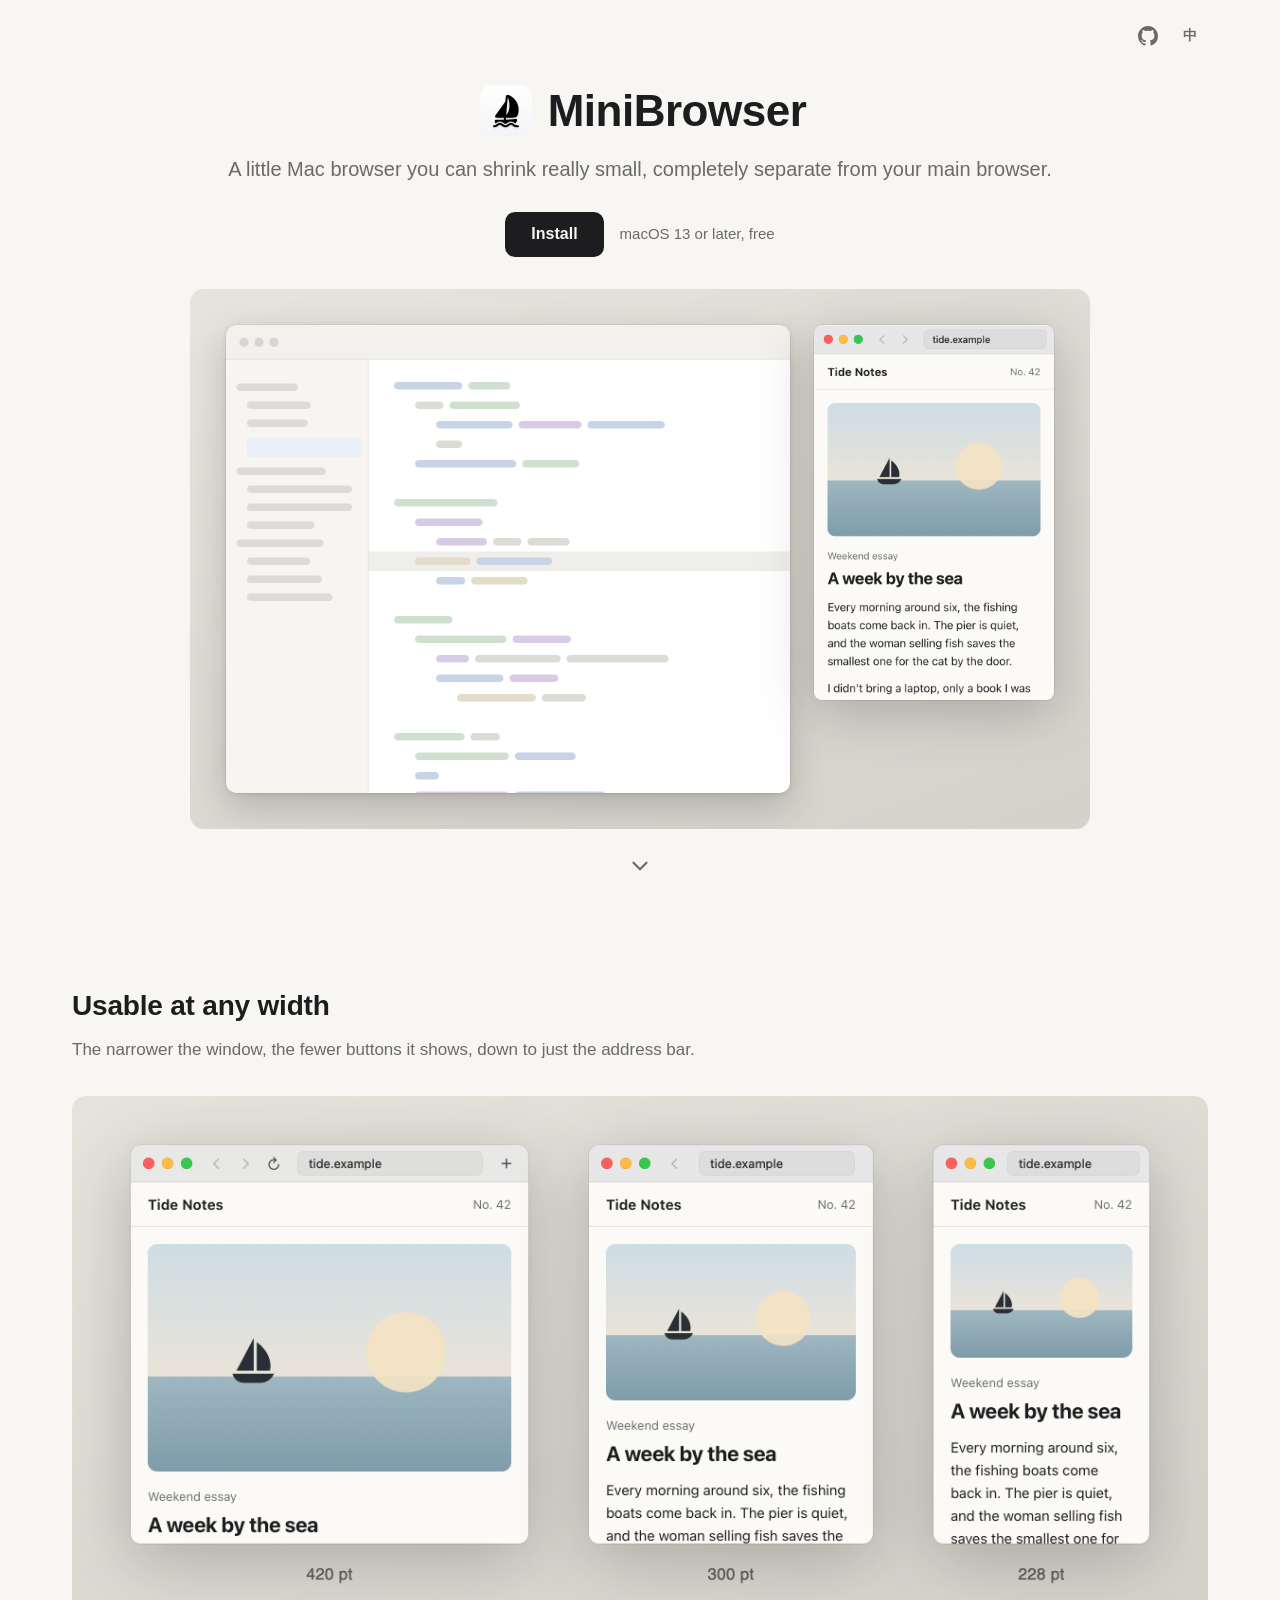
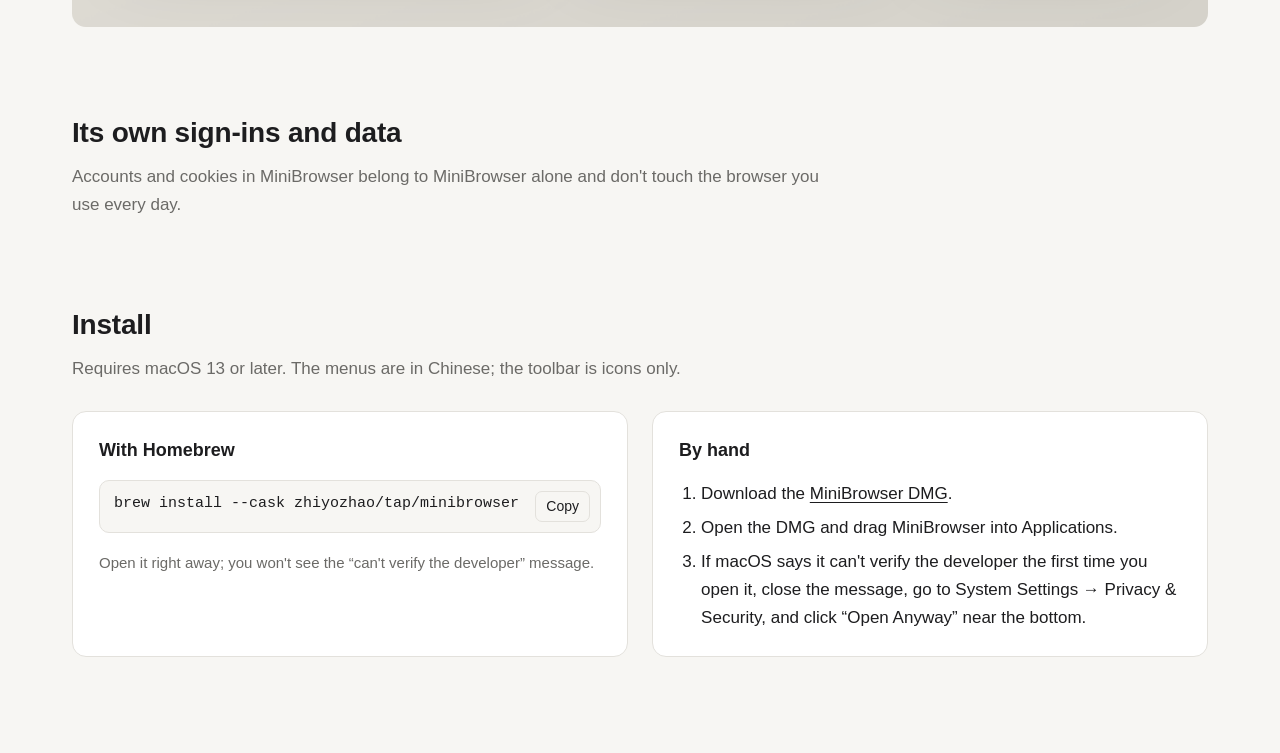
==== commit d8ebfe3f: "docs: 一句话介绍改成平时说话的口吻" ====
--- a/docs/en/index.html
+++ b/docs/en/index.html
@@ -4,8 +4,8 @@
 <meta charset="utf-8">
 <meta name="viewport" content="width=device-width, initial-scale=1">
 <meta name="color-scheme" content="light dark">
-<title>MiniBrowser: a macOS browser that can get very small</title>
-<meta name="description" content="A macOS browser that shrinks to a very small window, so a page can stay open in a corner of your screen.">
+<title>MiniBrowser: a little Mac browser you can shrink really small</title>
+<meta name="description" content="A little Mac browser you can shrink really small, completely separate from your main browser.">
 <link rel="alternate" hreflang="zh-CN" href="https://zhiyozhao.github.io/MiniBrowser/">
 <link rel="alternate" hreflang="en" href="https://zhiyozhao.github.io/MiniBrowser/en/">
 <link rel="icon" type="image/png" href="../assets/icon-64.png">
@@ -23,7 +23,7 @@
 <main>
   <div class="hero">
     <h1><img class="app-icon" src="../assets/icon-256.png" width="64" height="64" alt="">MiniBrowser</h1>
-    <p>A macOS browser that shrinks to a very small window, so a page can stay open in a corner of your screen.</p>
+    <p>A little Mac browser you can shrink really small, completely separate from your main browser.</p>
     <div class="actions"><a class="btn" href="#install">Install</a><span>macOS 13 or later, free</span></div>
     <picture>
       <source media="(max-width: 720px) and (prefers-color-scheme: dark)" srcset="../assets/corner-en-dark.png" width="640" height="720">
